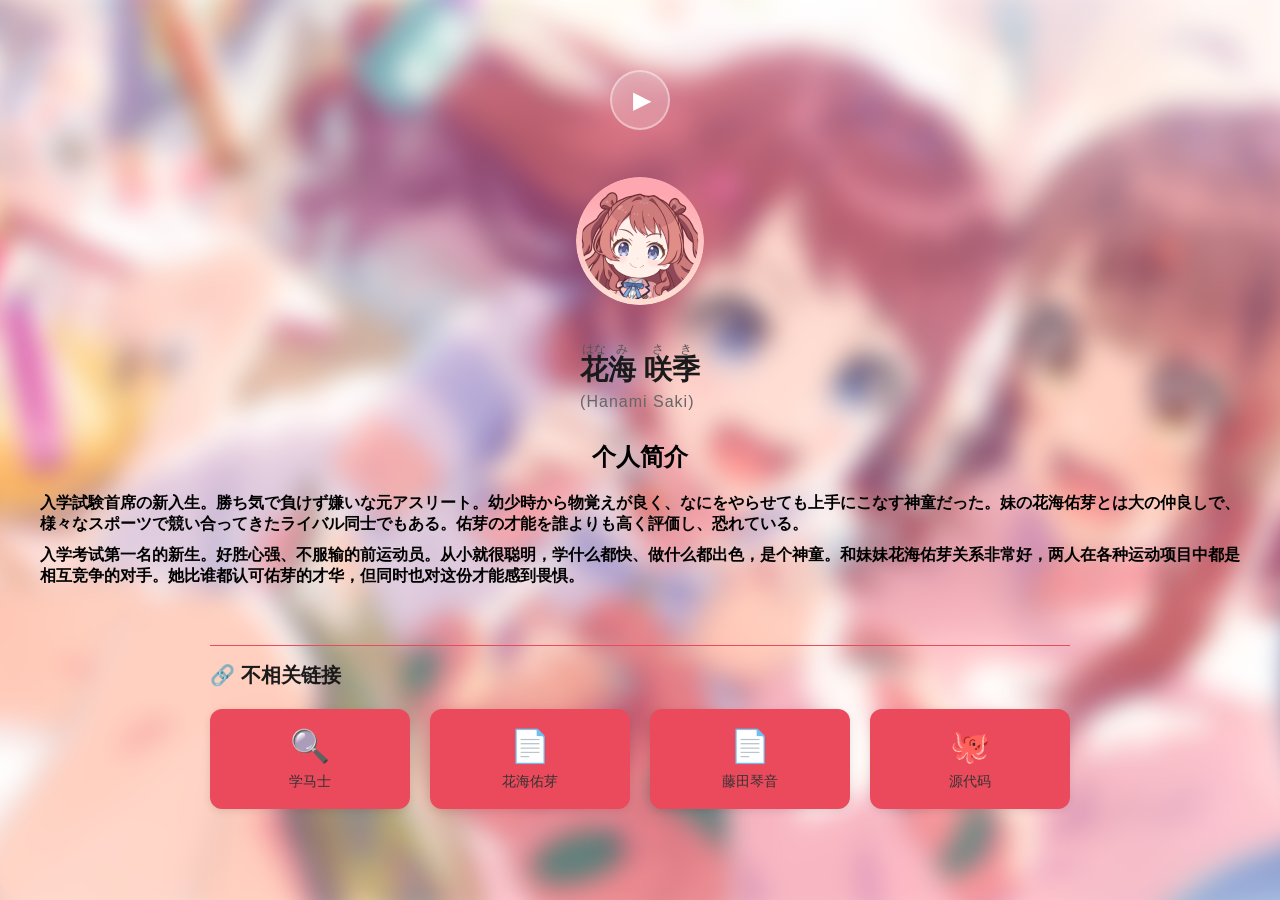
==== saki.html @ f1ac9380 "上传源文件" ====
<!DOCTYPE html>
<html>
<link rel="icon" href="./ico/i/img_sd_hski_face-00.png" type="image/png">

<head>
    <meta charset="utf-8">
    <title>花海咲季</title>
    <style>
        
    </style>
    <link rel="stylesheet" type="text/css" href="./css/saki.body.css">
    <link rel="stylesheet" type="text/css" href="./css/medie.css">
    <link rel="stylesheet" type="text/css" href="./css/saki.neme.css">
    <link rel="stylesheet" type="text/css" href="./css/saki.box.css">
    <meta name="viewport" content="width=device-width, initial-scale=1.0, user-scalable=yes">
</head>
<body>
<button class="play-btn" id="playBtn" type="button" onclick="togglePlay()"></button>
<img src="./ico/i/img_sd_hski_cmmn-00-thumb-circle.png" alt="one image" width="128" height="128">
<audio id="bgm" loop preload="none">
    <source src="./m/Boom Boom Pow - 初星学園、花海咲季.flac" type="audio/flac">
    <source src="./m/Boom Boom Pow - 初星学園、花海咲季.mp3" type="audio/mpeg">
</audio>
<script src="./js/t.js"></script>
<script src="./js/tt.js"></script>
<br>
<name>
        <div class="name-wrapper">
            <div class="name-kanji">
                <ruby>花<rt>はな</rt></ruby><ruby>海<rt>み</rt></ruby> 
                <ruby>咲<rt>さ</rt></ruby><ruby>季<rt>き</rt></ruby>
            </div>
            <div class="name-romaji">(Hanami Saki)</div>
        </div>
</name>
<div>
 <h2>个人简介</h2>
</div>
<div>
    <h4>
        入学試験首席の新入生。勝ち気で負けず嫌いな元アスリート。幼少時から物覚えが良く、なにをやらせても上手にこなす神童だった。妹の花海佑芽とは大の仲良しで、様々なスポーツで競い合ってきたライバル同士でもある。佑芽の才能を誰よりも高く評価し、恐れている。
    </h4>
    <h4>
        入学考试第一名的新生。好胜心强、不服输的前运动员。从小就很聪明，学什么都快、做什么都出色，是个神童。和妹妹花海佑芽关系非常好，两人在各种运动项目中都是相互竞争的对手。她比谁都认可佑芽的才华，但同时也对这份才能感到畏惧。
    </h4>
   
</div>
<div class="cards-section">
    <div class="cards-title">🔗 不相关链接</div>
    <div class="cards-grid">
        <a href="https://gakuen.idolmaster-official.jp/" target="_blank" class="card">
            <div class="card-icon">🔍</div>
            <div class="card-text">学马士</div>
        </a>
        <a href="./ume.html" target="_blank" class="card">
            <div class="card-icon">📄</div>
            <div class="card-text">花海佑芽</div>
        </a>
        <a href="./index.html" target="_blank" class="card">
            <div class="card-icon">📄</div>
            <div class="card-text">藤田琴音</div>
        </a>
        <a href="https://github.com/NanGongXiuLin/sbtx-01" target="_blank" class="card">
            <div class="card-icon">🐙</div>
            <div class="card-text">源代码</div>
        </a>
        
        <!-- 可继续添加更多方块，每个都是一个 <a> 标签 -->
    </div>
</div>
</body>
</html>
---- css/saki.body.css ----
@font-face {
        font-family: 'FZLanTingYuan';
        src: url('./../tols/方正兰亭圆-逐梦星辰.ttf') format('truetype');
        font-weight: normal;
        font-style: normal;
        font-display: swap;
      }

body {
        position: relative;
        overflow: auto; /* 允许页面滚动 */
        display: flex;              /* 开启弹性布局 */
        flex-direction: column;     /* 纵向排列 */
        align-items: center;        /* 水平居中 */
        justify-content: flex-start; /* 从顶部开始排列 */
        min-height: 100vh;
        margin: 0;                 /* 去除默认外边距 */
        font-family: 'FZLanTingYuan', system-ui, -apple-system, "Segoe UI", Roboto, "Helvetica Neue", Arial, sans-serif;
        font-family: 'FZLantingYuan-ZMCX', 'PingFang SC', 'Microsoft YaHei', sans-serif;
        }

body::before {
        content: "";
        position: fixed;
        inset: 0;
        z-index: -1;
        background-image: url('./../ico/b/img_general_csprt-3-0003_full_waifu2x_2560x1440_-1n_png.png');
        background-repeat: no-repeat;
        background-position: center center;
        background-size: cover;
        filter: blur(12px);
        transform: scale(1.05);
        }

img {
      margin-top: 3vh;           /* 距离顶部 15% 的视口高度 */
      width: 128px;
      height: 128px;
      border-radius: 50%;         /* 圆形头像 */
        }
embed {
        margin-top: 30px;           /* 音频与图片的间距 */
        width: 300px;
        height: 32px;
        border: none;              /* 去除边框 */
        }

p {
    margin-left: 26px;
    margin-right: 26px;
        }
---- css/medie.css ----
/* ===== 自定义播放按钮样式 ===== */
        .play-btn {
            margin-top: 30px;
            width: 60px;
            height: 60px;
            border-radius: 50%;
            background: rgba(255, 255, 255, 0.2);
            backdrop-filter: blur(10px);
            border: 2px solid rgba(255, 255, 255, 0.4);
            cursor: pointer;
            display: flex;
            align-items: center;
            justify-content: center;
            transition: all 0.3s ease;
            color: white;
            font-size: 24px;
            outline: none;
        }
        
        .play-btn:hover {
            background: rgba(255, 255, 255, 0.35);
            transform: scale(1.1);
            border-color: rgba(255, 255, 255, 0.7);
        }
        
        .play-btn:active {
            transform: scale(0.95);
        }
        
        /* 播放/暂停图标 */
        .play-btn::before {
            content: "▶";
            margin-left: 4px; /* 微调三角形位置 */
        }
        
        .play-btn.playing::before {
            content: "⏸";
            margin-left: 0;
        }
        
        /* 隐藏 audio 元素 */
        audio {
            display: none;
        }
---- css/saki.neme.css ----
* {
            margin: 0;
            padding: 0;
            box-sizing: border-box;
        }

        body {
            background-color: #f5f5f5;
            font-family: -apple-system, BlinkMacSystemFont, "Segoe UI", Roboto, "Helvetica Neue", sans-serif;
            padding: 40px;
        }

        /* ========== name 元素样式 ========== */
        name {
            display: inline-block;
        }

        .name-wrapper {
            display: flex;
            flex-direction: column;
        }

        /* 第一行：汉字（带上方片假名注音） */
        .name-kanji {
            font-size: 28px;
            font-weight: 600;
            color: #1a1a1a;
            line-height: 1.4;
        }

        /* 第二行：罗马音 */
        .name-romaji {
            font-size: 16px;
            color: #666;
            letter-spacing: 1px;
            margin-top: 4px;
        }

        /* Ruby 注音样式（片假名在汉字上方） */
        ruby {
            ruby-align: center;
        }
        rt {
            font-size: 12px;
            font-weight: normal;
            color: #555;
        }

        /* 可选：带左侧橙色竖条 */
        name[data-bar] .name-wrapper {
            border-left: 4px solid #ff7b2c;
            padding-left: 16px;
        }

        /* 尺寸变体 */
        name[size="small"] .name-kanji {
            font-size: 20px;
        }
        name[size="small"] rt {
            font-size: 10px;
        }
        name[size="small"] .name-romaji {
            font-size: 13px;
        }

        name[size="large"] .name-kanji {
            font-size: 36px;
        }
        name[size="large"] rt {
            font-size: 14px;
        }
        name[size="large"] .name-romaji {
            font-size: 18px;
        }
---- css/saki.box.css ----
/* 新增底部卡片区域的样式 */
        .cards-section {
            margin-top: 48px;
            padding: 16px 0;
            border-top: 1px solid #EA4A5B; /* 可选：添加一条分隔线 */
        }
        .cards-title {
            font-size: 20px;
            font-weight: 600;
            margin-bottom: 20px;
            color: #1a1a1a;
        }
        .cards-grid {
            display: flex;
            flex-wrap: wrap;
            gap: 20px;
        }
        .card {
            display: flex;
            flex-direction: column;
            align-items: center;
            justify-content: center;
            width: 200px;
            height: 100px;
            background-color: #EA4A5B;
            border-radius: 12px;
            box-shadow: 0 2px 8px rgba(0, 0, 0, 0.1);
            cursor: pointer;
            text-decoration: none;
            color: #333;
            transition: transform 0.2s, box-shadow 0.2s;
            text-align: center;
        }
        .card:hover {
            transform: translateY(-4px);
            box-shadow: 0 6px 16px rgba(0, 0, 0, 0.15);
        }
        .card:active {
            transform: translateY(0);
        }
        .card-icon {
            font-size: 32px;
            margin-bottom: 8px;
        }
        .card-text {
            font-size: 14px;
            font-weight: 500;
        }
        /* 为了让布局更紧凑，调整一下原有间距 */
        .play-btn {
            margin-bottom: 20px;
        }
        name {
            display: block;
            margin: 20px 0;
        }
        h2, h4 {
            margin: 10px 0;
        }
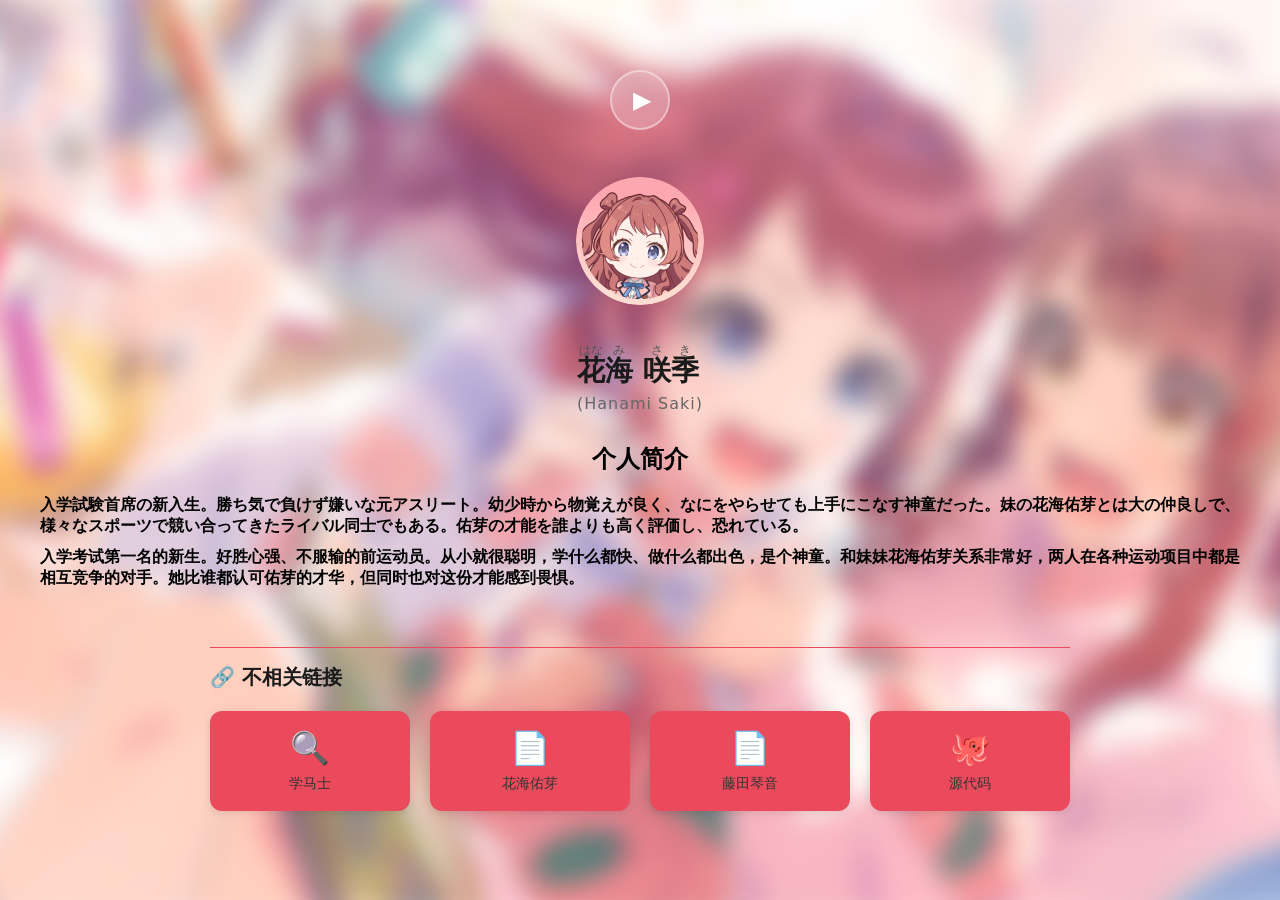
==== commit c60033fc: "上传源文件" ====
--- a/saki.html
+++ b/saki.html
@@ -8,6 +8,7 @@
     <style>
         
     </style>
+    <link rel="stylesheet" type="text/css" href="./css/fonts.css">
     <link rel="stylesheet" type="text/css" href="./css/saki.body.css">
     <link rel="stylesheet" type="text/css" href="./css/medie.css">
     <link rel="stylesheet" type="text/css" href="./css/saki.neme.css">
--- a/css/fonts.css
+++ b/css/fonts.css
@@ -0,0 +1,38 @@
+/* css/fonts.css
+   把字体文件放到项目根目录的 tols/ 下（例如: tols/MyFont-Regular.woff2）
+   然后根据实际文件名修改下面的 src 路径。
+*/
+
+@font-face {
+  font-family: 'FZLanTingYuan';
+  src: url('../tols/方正兰亭圆-逐梦星辰.woff2') format('woff2'),
+       url('../tols/方正兰亭圆-逐梦星辰.woff') format('woff'),
+       url('../tols/方正兰亭圆-逐梦星辰.ttf') format('truetype');
+  font-weight: 400;
+  font-style: normal;
+  font-display: swap;
+}
+
+:root {
+  --site-font: 'FZLanTingYuan', 'Noto Sans SC', system-ui, -apple-system, 'Segoe UI', Roboto, 'Hiragino Kaku Gothic ProN', 'Meiryo', sans-serif;
+}
+
+body {
+  font-family: var(--site-font) !important;
+}
+
+/* 如需对特定元素使用不同字体可在此添加规则，例如：
+.name-kanji { font-family: 'SiteSans', serif; }
+*/
+
+/* 兼容现有 CSS 中使用的字体别名 */
+@font-face {
+  font-family: 'FZLantingYuan-ZMCX';
+  src: url('../tols/方正兰亭圆-逐梦星辰.woff2') format('woff2'),
+       url('../tols/方正兰亭圆-逐梦星辰.woff') format('woff'),
+       url('../tols/方正兰亭圆-逐梦星辰.ttf') format('truetype');
+  font-weight: 400;
+  font-style: normal;
+  font-display: swap;
+}
+
